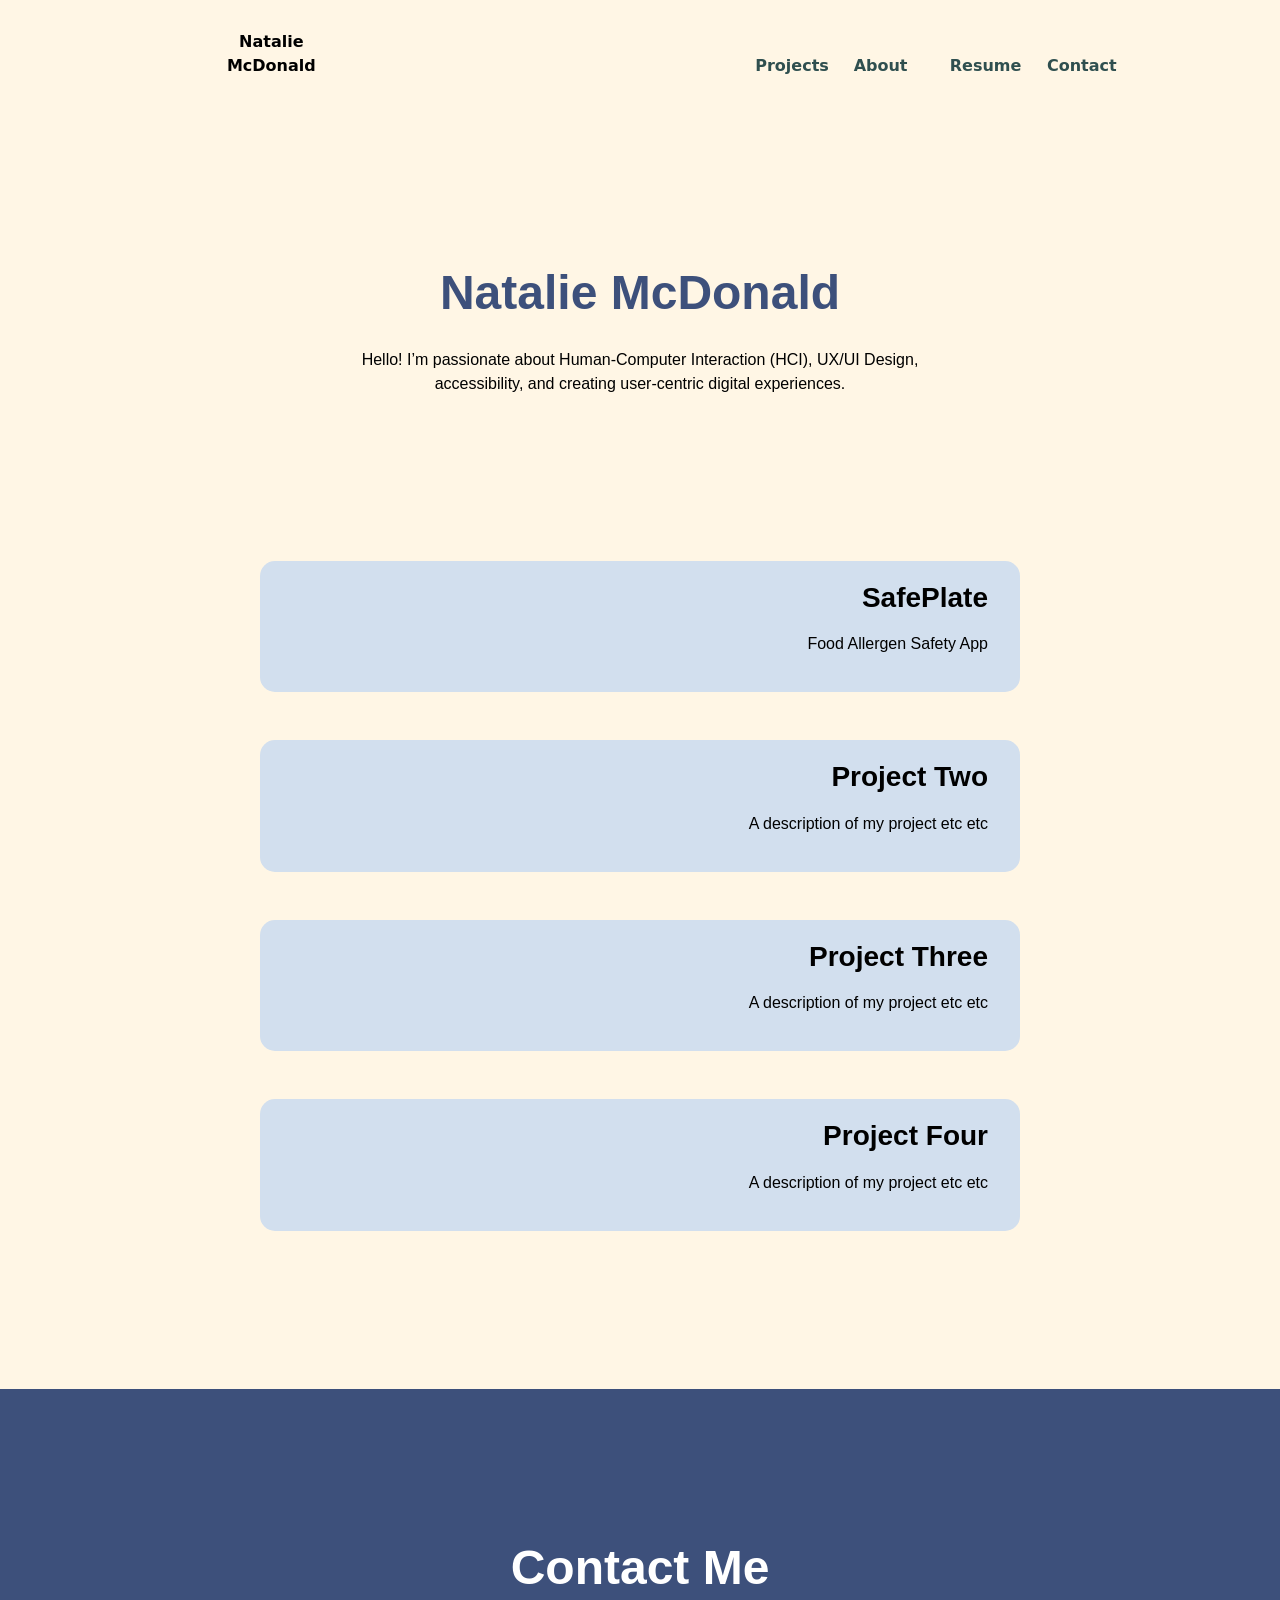
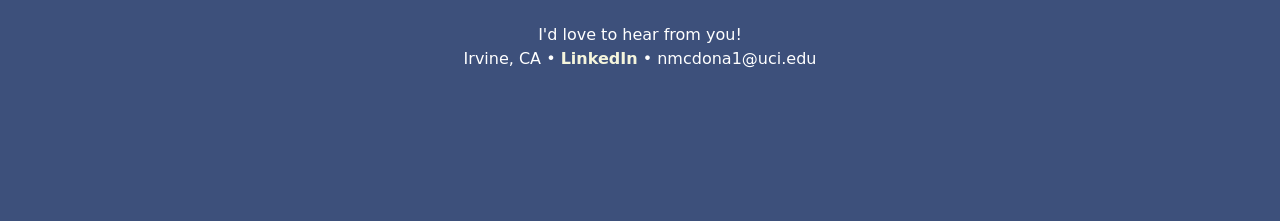
==== index.html @ 8934563f "Fixed contact me not taking up whole page" ====
<!doctype html>
<html lang="en">

<!--
WRITTEN BY: Natalie McDonald
EMAIL: nmcdona1@uci.edu
-->

<head>
  <meta charset="utf-8">
  <meta name="author" content="Natalie McDonald">
  <meta name="description" content="description of your page">
   <!-- you would link to an external stylesheet here! -->
   <!-- you would also link to Bootstrap here! -->
  <title>N.McDonald Portfolio</title>
  <link rel="stylesheet" href="bootstrap.min.css">
  <link rel="stylesheet" href="mainStyleSheet.css">
</head>

<!--
  The navigation bar at the top
  My name at the left, then at the right: Projects, About Me, Resume, Contact
-->

<!-- 
<div class="col-md-4 offset-md-2">
      <li class="col-md-1" style="float:right"><a href="#contact">Contact</a></li>
      <li class="col-md-1" style="float:right"><a href="#resume">Resume</a></li>
      <li class="col-md-1" style="float:right"><a href="#aboutMe">About</a></li>
      <li class="col-md-1" style="float:right"><a href="#projects" class="active">Projects</a></li>
    </div>
        <div class="col-md-2">example</div> emtpy two cols for spacing
        style="float:left"

        Accesbility under ABOUT page
-->

<div class="topNav container d-none d-sm-block">
  <ul>
    <!-- Name takes up 2 cols with a 2 col offset (cols 3 & 4) -->
    <li class="col-sm-2 offset-sm-1" id="topNavName"><strong>Natalie McDonald</strong></li>
    <!-- Pages take up 4 cols with a 2 col offset (cols 7-10) -->
    <li class="col-sm-1 offset-sm-4"><a href="index.html" class="active">Projects</a></li>
    <li class="col-sm-1"><a href="#aboutMe">About</a></li>
    <li class="col-sm-1"><a href="resume.html">Resume</a></li>
    <li class="col-sm-1"><a href="#contact-section">Contact</a></li>
  </ul>
</div>

<!-- 
  LANDING PAGE
  The main landing page section
  Includes the title and small description
-->
<div class = "row justify-content-center">
  <div class="mainTitle container d-none d-sm-block">
    <h1 class="nameH1 col-sm-8 offset-sm-2"><strong>Natalie McDonald</strong></h1>
    <p class = "nameDes col-sm-6 offset-sm-3">Hello! I’m passionate about Human-Computer Interaction (HCI), UX/UI Design, accessibility, 
      and creating user-centric digital experiences.
    </p>
  </div>
</div>


<body>
  <!-- PROJECTS CONTAINER -->
  <div class="container d-none d-sm-block">

    <!-- PROJECT ONE-->
    <div class="row justify-content-center mb-2">
      <div class="project col-md-8" id="projectOne">
        <h3 class="projectTitle"><strong>SafePlate</strong></h3>
        <p class="projectDes">
          Food Allergen Safety App
        </p>
        <!-- <img src="placeholderIMG.jpeg" alt=""> -->
      </div>
    </div>
    

    <!-- PROJECT TWO-->
    <div class="row justify-content-center mb-2"> 
      <div class="project col-md-8" id="projectTwo">
        <h3 class="projectTitle"><strong>Project Two</strong></h3>
        <p class="projectDes">
          A description of my project etc etc
        </p>
      </div>
    </div>
    

    <!-- PROJECT THREE-->
    <div class="row justify-content-center mb-2">
      <div class="project col-md-8" id="projectThree">
        <h3 class="projectTitle"><strong>Project Three</strong></h3>
        <p class="projectDes">
          A description of my project etc etc
        </p>
      </div>
    </div>

    <!-- PROJECT FOUR-->
    <div class="row justify-content-center mb-2">
      <div class="project col-md-8" id="projectFour">
        <h3 class="projectTitle"><strong>Project Four</strong></h3>
        <p class="projectDes">
          A description of my project etc etc
        </p>
      </div>
    </div>

  </div>

    <!-- CONTACT SECTION-->
  <div class="contact-section container-fluid d-none d-sm-block col-sm-12">
    <div class="row justify-content-center">
      <h2 class="contactH2 col-sm-8"><strong>Contact Me</strong></h2>
      <p class="contactDes col-sm-6">I'd love to hear from you!<br>
          Irvine, CA • <a id="contact-li-link" href="https://www.linkedin.com/in/mcdonald-nat">LinkedIn</a> • nmcdona1@uci.edu
      </p>
    </div>
  </div>


</body>

</html>
---- mainStyleSheet.css ----
/* When projects are hovered over they change color and expand slightly*/

/* COLORS: 
- Light Blue #b4c0ceff - text black
- Powder Blue #A6C0DD - text black
- Vanilla Cream #F3EBCE - text black
- cream: #fff6e5
- Light tan #d8d1b4ff - text black
- Purple #483143ff - text white
- Dark Blue #25304bff - text white
*/

body {
    background-color: #fff6e5;
}

/* --------TOP NAVIGATION BAR-------- */

.topNav {
    margin-top: 10px;
    /* margin-right: 145px; */
    margin-bottom: 10px;
    /* margin-left: 145px; */
}

.topNav ul{
  list-style-type: none;
  overflow: hidden;
  padding: 5px;
}

.topNav ul li {
  display: inline-block;
  text-align: center;
  padding: 15px 18px;
  color:darkslategray;
  transition: font-size 0.5s ease;
}

#topNavName{
    color: black;
}

/* mouse over link */
.topNav ul li a:hover {
  color: black;
  font-size: 110%;
  transition: font-size 0.3s ease;
}

a {
  color: darkslategray; /* default link color */
  font-weight: bold;
  text-decoration: none; /* no underline */
}

/* a:link { color: darkslategray; }       unvisited link */
/* a:visited { color: darkslategray; }    visited link */        
a:active { color: black; }            /* link clicked */


/* --------MAIN TITLE-------- */

.mainTitle{
    text-align: center;
    font-family : 'Arial';
	color: black;
}

.nameH1{
    margin-block-start: 150px; /* margin top */
    margin-block-end: 26px; /* margin bottom */
    font-family : 'Arial';
	color: #3d507b; /*  3d507b 6d4a65 */
    font-size: 3em; /* 48 px */
}

.nameDes{
    margin-block-end: 150px; /* margin bottom */
}

/* --------PROJECTS-------- */

.project{
    margin-top: 15px;
    margin-bottom: 25px;
    border-radius: 15px;
    background-color: #D2DFEE;
    text-align: center;
	font-family : 'Arial';
	color: black;
}

.projectTitle{
    padding: 20px 20px 5px; /* top, right and left, bottom */
    text-align: right;
}

.projectDes{
    padding: 5px 20px 20px; /* top, right and left, bottom */
    text-align: right;
}

#projectFour{
    margin-bottom: 150px;
}

/* --------CONTACT-------- */

.contact-section{
    background-color: #3d507b;
    margin-left: 0px;
    margin-right:0px;
}

.contactH2{
    margin-block-start: 150px; /* margin top */
    margin-block-end: 26px; /* margin bottom */
    font-family : 'Arial';
	color: white; /*  3d507b 6d4a65 */
    font-size: 3em; /* 48 px */
    text-align: center;
}

.contactDes{
    margin-block-end: 150px; /* margin bottom */
    text-align: center;
    color: white;
}

#contact-li-link{
    color:beige;
}

/* mouse over link */
#contact-li-link a:hover {
  color: black; /* fff6e5 */
  font-size: 110%;
  transition: font-size 0.3s ease;
}
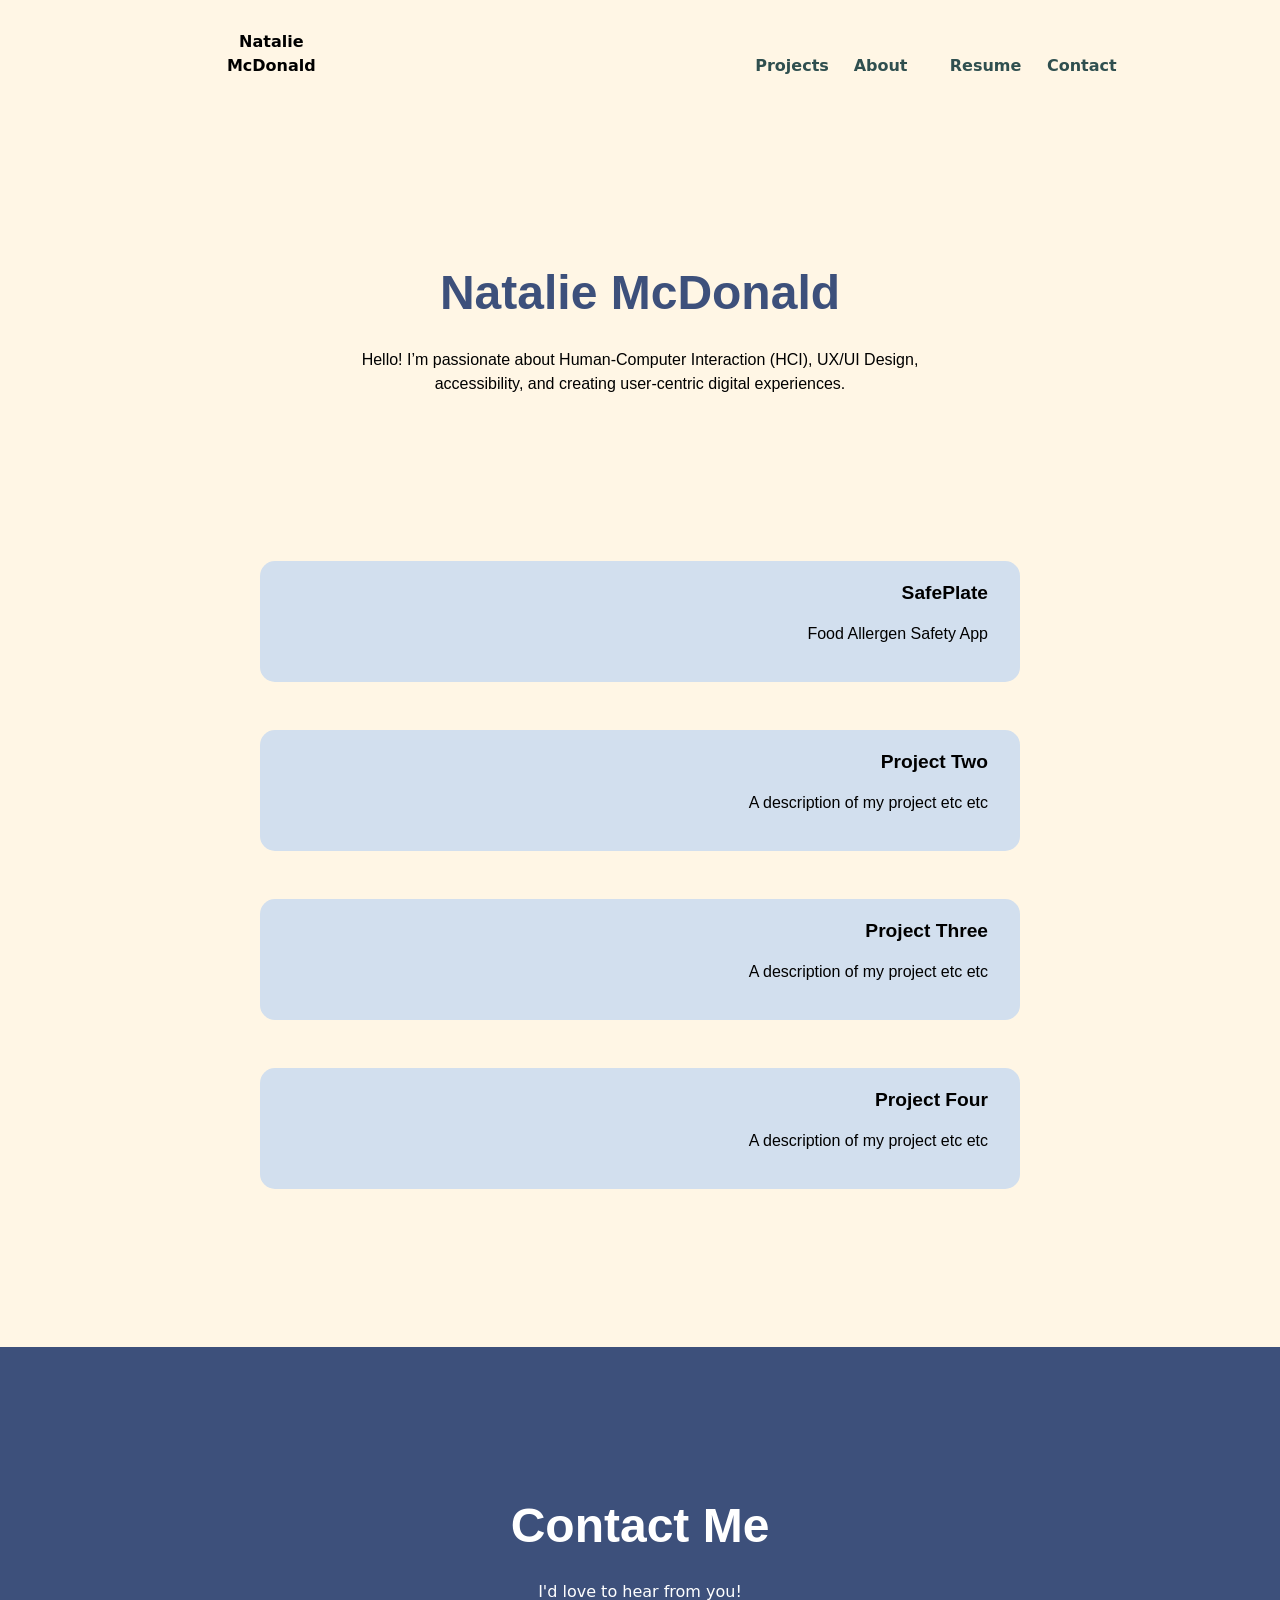
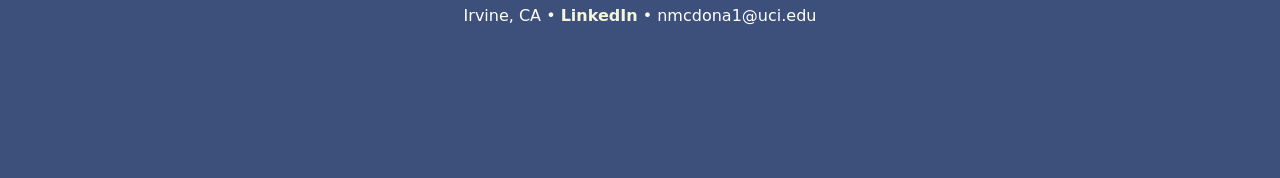
==== commit 167f0d10: "Fixing validation errors Updating HTML, CSS and accessibility errors" ====
--- a/index.html
+++ b/index.html
@@ -18,30 +18,16 @@
 </head>
 
 <!--
-  The navigation bar at the top
+  The NAVIGATION BAR at the top
   My name at the left, then at the right: Projects, About Me, Resume, Contact
 -->
-
-<!-- 
-<div class="col-md-4 offset-md-2">
-      <li class="col-md-1" style="float:right"><a href="#contact">Contact</a></li>
-      <li class="col-md-1" style="float:right"><a href="#resume">Resume</a></li>
-      <li class="col-md-1" style="float:right"><a href="#aboutMe">About</a></li>
-      <li class="col-md-1" style="float:right"><a href="#projects" class="active">Projects</a></li>
-    </div>
-        <div class="col-md-2">example</div> emtpy two cols for spacing
-        style="float:left"
-
-        Accesbility under ABOUT page
--->
-
 <div class="topNav container d-none d-sm-block">
   <ul>
     <!-- Name takes up 2 cols with a 2 col offset (cols 3 & 4) -->
     <li class="col-sm-2 offset-sm-1" id="topNavName"><strong>Natalie McDonald</strong></li>
     <!-- Pages take up 4 cols with a 2 col offset (cols 7-10) -->
     <li class="col-sm-1 offset-sm-4"><a href="index.html" class="active">Projects</a></li>
-    <li class="col-sm-1"><a href="#aboutMe">About</a></li>
+    <li class="col-sm-1"><a href="about.html">About</a></li>
     <li class="col-sm-1"><a href="resume.html">Resume</a></li>
     <li class="col-sm-1"><a href="#contact-section">Contact</a></li>
   </ul>
@@ -54,7 +40,7 @@
 -->
 <div class = "row justify-content-center">
   <div class="mainTitle container d-none d-sm-block">
-    <h1 class="nameH1 col-sm-8 offset-sm-2"><strong>Natalie McDonald</strong></h1>
+    <h1 class="nameH1 col-sm-8 offset-sm-2">Natalie McDonald</h1>
     <p class = "nameDes col-sm-6 offset-sm-3">Hello! I’m passionate about Human-Computer Interaction (HCI), UX/UI Design, accessibility, 
       and creating user-centric digital experiences.
     </p>
@@ -69,7 +55,7 @@
     <!-- PROJECT ONE-->
     <div class="row justify-content-center mb-2">
       <div class="project col-md-8" id="projectOne">
-        <h3 class="projectTitle"><strong>SafePlate</strong></h3>
+        <h2 class="projectTitle">SafePlate</h2>
         <p class="projectDes">
           Food Allergen Safety App
         </p>
@@ -81,7 +67,7 @@
     <!-- PROJECT TWO-->
     <div class="row justify-content-center mb-2"> 
       <div class="project col-md-8" id="projectTwo">
-        <h3 class="projectTitle"><strong>Project Two</strong></h3>
+        <h2 class="projectTitle">Project Two</h2>
         <p class="projectDes">
           A description of my project etc etc
         </p>
@@ -92,7 +78,7 @@
     <!-- PROJECT THREE-->
     <div class="row justify-content-center mb-2">
       <div class="project col-md-8" id="projectThree">
-        <h3 class="projectTitle"><strong>Project Three</strong></h3>
+        <h2 class="projectTitle">Project Three</h2>
         <p class="projectDes">
           A description of my project etc etc
         </p>
@@ -102,7 +88,7 @@
     <!-- PROJECT FOUR-->
     <div class="row justify-content-center mb-2">
       <div class="project col-md-8" id="projectFour">
-        <h3 class="projectTitle"><strong>Project Four</strong></h3>
+        <h2 class="projectTitle">Project Four</h2>
         <p class="projectDes">
           A description of my project etc etc
         </p>
@@ -112,11 +98,11 @@
   </div>
 
     <!-- CONTACT SECTION-->
-  <div class="contact-section container-fluid d-none d-sm-block col-sm-12">
+  <div class="contact-section container-fluid d-none d-sm-block col-sm-12" id ="contact-section">
     <div class="row justify-content-center">
-      <h2 class="contactH2 col-sm-8"><strong>Contact Me</strong></h2>
+      <h2 class="contactH2 col-sm-8">Contact Me</h2>
       <p class="contactDes col-sm-6">I'd love to hear from you!<br>
-          Irvine, CA • <a id="contact-li-link" href="https://www.linkedin.com/in/mcdonald-nat">LinkedIn</a> • nmcdona1@uci.edu
+          Irvine, CA • <a id="contact-li-link" href="https://www.linkedin.com/in/mcdonald-nat" rel="external">LinkedIn</a> • nmcdona1@uci.edu
       </p>
     </div>
   </div>
--- a/mainStyleSheet.css
+++ b/mainStyleSheet.css
@@ -37,6 +37,10 @@
   transition: font-size 0.5s ease;
 }
 
+.topNav ul li a{
+    transition: font-size 0.3s ease;
+}
+
 #topNavName{
     color: black;
 }
@@ -45,7 +49,6 @@
 .topNav ul li a:hover {
   color: black;
   font-size: 110%;
-  transition: font-size 0.3s ease;
 }
 
 a {
@@ -73,6 +76,7 @@
     font-family : 'Arial';
 	color: #3d507b; /*  3d507b 6d4a65 */
     font-size: 3em; /* 48 px */
+    font-weight: bold;
 }
 
 .nameDes{
@@ -89,11 +93,14 @@
     text-align: center;
 	font-family : 'Arial';
 	color: black;
+    transition: width 0.5s ease;
 }
 
 .projectTitle{
     padding: 20px 20px 5px; /* top, right and left, bottom */
     text-align: right;
+    font-size: larger; 
+    font-weight: bold;
 }
 
 .projectDes{
@@ -103,6 +110,11 @@
 
 #projectFour{
     margin-bottom: 150px;
+}
+
+.project:hover{
+    background-color: #B5CAE3;
+    width: 101%;
 }
 
 /* --------CONTACT-------- */
@@ -119,6 +131,7 @@
     font-family : 'Arial';
 	color: white; /*  3d507b 6d4a65 */
     font-size: 3em; /* 48 px */
+    font-weight: bold;
     text-align: center;
 }
 
@@ -130,11 +143,11 @@
 
 #contact-li-link{
     color:beige;
+    transition: font-size 0.3s ease;
 }
 
 /* mouse over link */
-#contact-li-link a:hover {
-  color: black; /* fff6e5 */
+#contact-li-link:hover {
+  color: #fff6e5; /* fff6e5 */
   font-size: 110%;
-  transition: font-size 0.3s ease;
 }
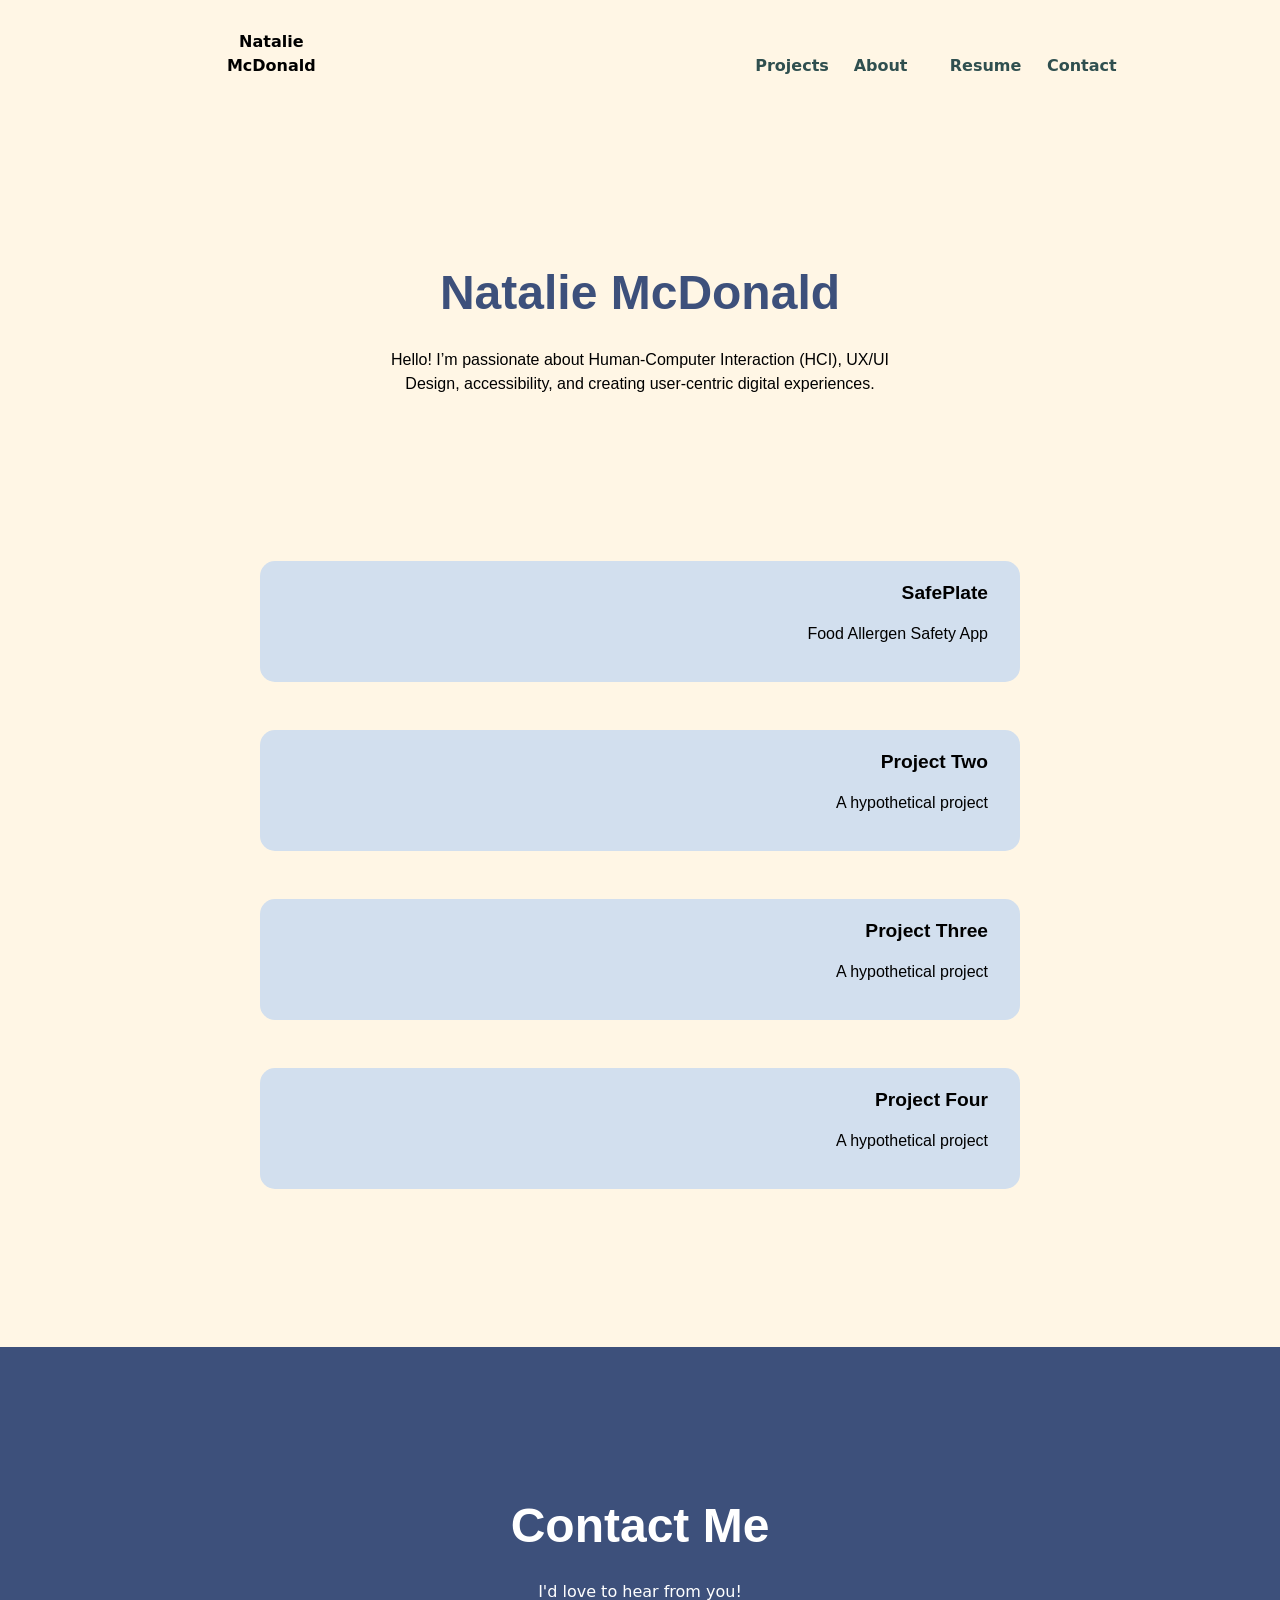
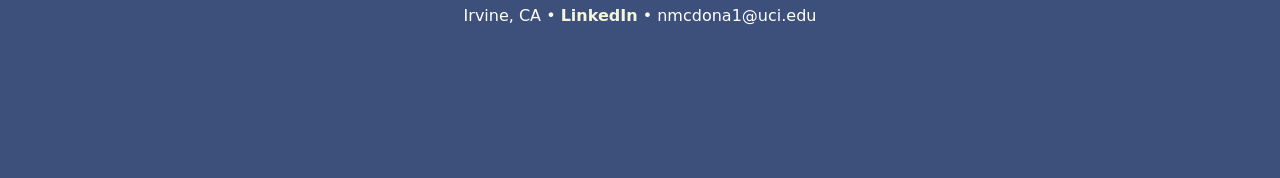
==== commit 270c9cc5: "Fixed extra spacing on sm screens" ====
--- a/index.html
+++ b/index.html
@@ -17,40 +17,46 @@
   <link rel="stylesheet" href="mainStyleSheet.css">
 </head>
 
-<!--
-  The NAVIGATION BAR at the top
-  My name at the left, then at the right: Projects, About Me, Resume, Contact
--->
-<div class="topNav container d-none d-sm-block">
-  <ul>
-    <!-- Name takes up 2 cols with a 2 col offset (cols 3 & 4) -->
-    <li class="col-sm-2 offset-sm-1" id="topNavName"><strong>Natalie McDonald</strong></li>
-    <!-- Pages take up 4 cols with a 2 col offset (cols 7-10) -->
-    <li class="col-sm-1 offset-sm-4"><a href="index.html" class="active">Projects</a></li>
-    <li class="col-sm-1"><a href="about.html">About</a></li>
-    <li class="col-sm-1"><a href="resume.html">Resume</a></li>
-    <li class="col-sm-1"><a href="#contact-section">Contact</a></li>
-  </ul>
-</div>
 
-<!-- 
-  LANDING PAGE
-  The main landing page section
-  Includes the title and small description
--->
-<div class = "row justify-content-center">
-  <div class="mainTitle container d-none d-sm-block">
-    <h1 class="nameH1 col-sm-8 offset-sm-2">Natalie McDonald</h1>
-    <p class = "nameDes col-sm-6 offset-sm-3">Hello! I’m passionate about Human-Computer Interaction (HCI), UX/UI Design, accessibility, 
-      and creating user-centric digital experiences.
-    </p>
-  </div>
-</div>
+<header>
+    <!--
+    The navigation bar at the top
+    My name at the left, then at the right: Projects, About Me, Resume, Contact
+    -->
+    <div class="topNav container d-block d-md-block">
+    <ul>
+        <!-- Name takes up 2 cols with a 2 col offset (cols 3 & 4) on a md screen -->
+         <!-- Don't show on XS or SM screen -->
+        <li class="col-md-2 offset-md-1" id="topNavName"><strong>Natalie McDonald</strong></li>
+        <!-- Pages take up 4 cols with a 2 col offset (cols 7-10) on a md screen -->
+        <li class="col-md-1 offset-md-4 col-2 offset-2"><a href="index.html" class="active">Projects</a></li>
+        <li class="col-md-1 col-2"><a href="about.html">About</a></li>
+        <li class="col-md-1 col-2"><a href="resume.html">Resume</a></li>
+        <li class="col-md-1 col-2"><a href="index.html#contact-section">Contact</a></li>
+    </ul>
+    </div>
+</header>
 
 
 <body>
+  <!-- 
+    LANDING PAGE
+    The main landing page section
+    Includes the title and small description
+  -->
+  <div class = "justify-content-center">
+    <div class="mainTitle container d-block d-sm-block">
+      <div class = "row">
+        <h1 class="nameH1 col-sm-8 offset-sm-2">Natalie McDonald</h1>
+        <p class = "nameDes col-sm-6 offset-sm-3">Hello! I’m passionate about Human-Computer Interaction (HCI), UX/UI Design, accessibility, 
+          and creating user-centric digital experiences.
+        </p>
+      </div>
+    </div>
+  </div>
+
   <!-- PROJECTS CONTAINER -->
-  <div class="container d-none d-sm-block">
+  <div class="container d-block d-sm-block">
 
     <!-- PROJECT ONE-->
     <div class="row justify-content-center mb-2">
@@ -69,7 +75,7 @@
       <div class="project col-md-8" id="projectTwo">
         <h2 class="projectTitle">Project Two</h2>
         <p class="projectDes">
-          A description of my project etc etc
+          A hypothetical project
         </p>
       </div>
     </div>
@@ -80,7 +86,7 @@
       <div class="project col-md-8" id="projectThree">
         <h2 class="projectTitle">Project Three</h2>
         <p class="projectDes">
-          A description of my project etc etc
+          A hypothetical project
         </p>
       </div>
     </div>
@@ -90,7 +96,7 @@
       <div class="project col-md-8" id="projectFour">
         <h2 class="projectTitle">Project Four</h2>
         <p class="projectDes">
-          A description of my project etc etc
+          A hypothetical project
         </p>
       </div>
     </div>
@@ -98,7 +104,7 @@
   </div>
 
     <!-- CONTACT SECTION-->
-  <div class="contact-section container-fluid d-none d-sm-block col-sm-12" id ="contact-section">
+  <div class="contact-section container-fluid d-block d-sm-block col-sm-12" id ="contact-section">
     <div class="row justify-content-center">
       <h2 class="contactH2 col-sm-8">Contact Me</h2>
       <p class="contactDes col-sm-6">I'd love to hear from you!<br>
--- a/mainStyleSheet.css
+++ b/mainStyleSheet.css
@@ -43,6 +43,13 @@
 
 #topNavName{
     color: black;
+}
+
+/* Don't display on small and xs devices (landscape phones, 576px and up) */
+@media (max-width: 767.98px) {
+    #topNavName{
+        display: none;
+    }
 }
 
 /* mouse over link */
@@ -94,6 +101,7 @@
 	font-family : 'Arial';
 	color: black;
     transition: width 0.5s ease;
+    justify-content: center;
 }
 
 .projectTitle{
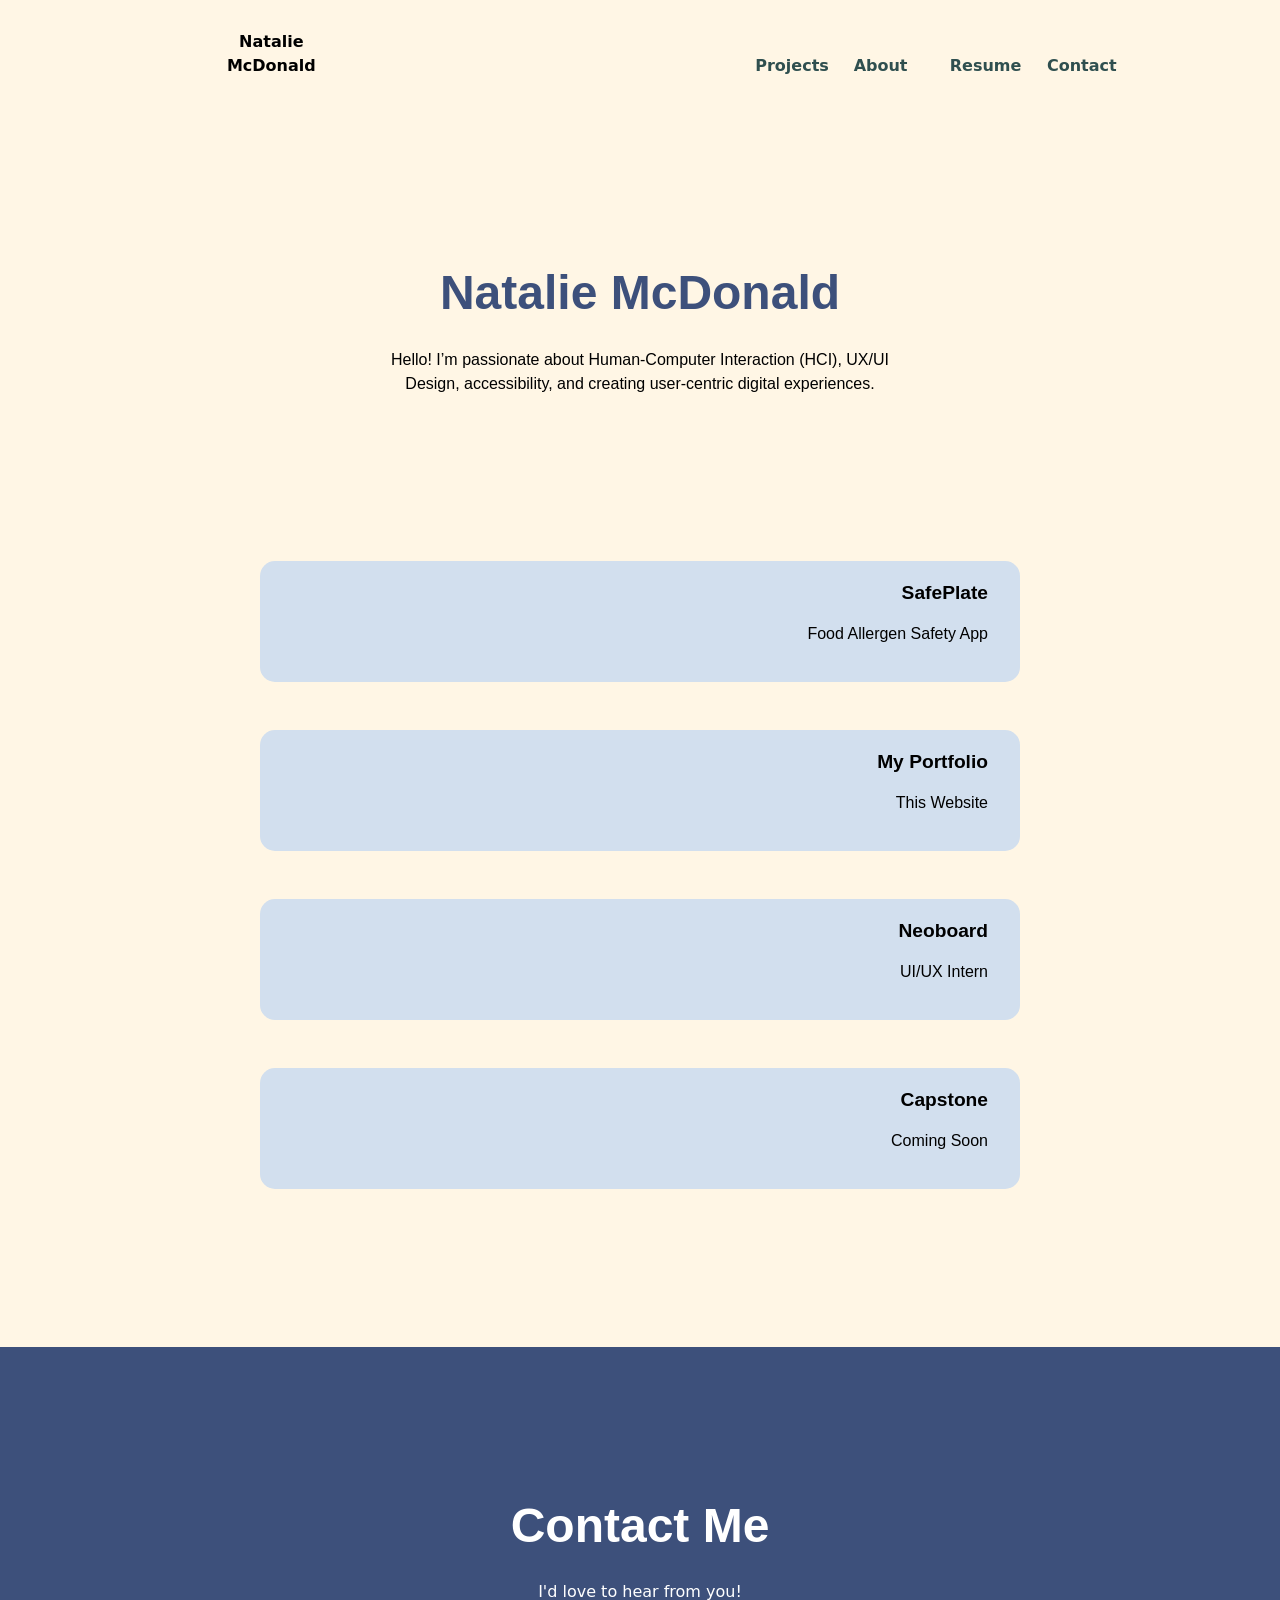
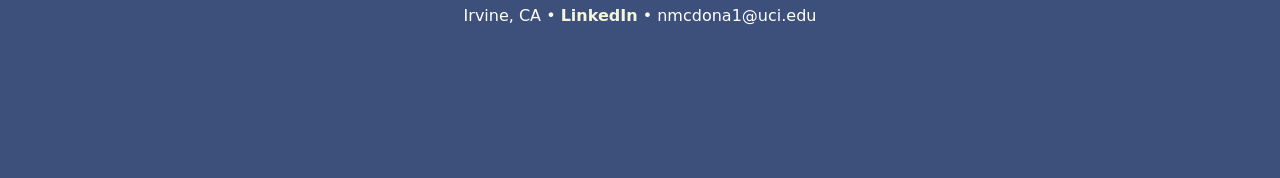
==== commit 517d437a: "Fixed small re-sizing errors on small screens" ====
--- a/index.html
+++ b/index.html
@@ -9,9 +9,8 @@
 <head>
   <meta charset="utf-8">
   <meta name="author" content="Natalie McDonald">
-  <meta name="description" content="description of your page">
-   <!-- you would link to an external stylesheet here! -->
-   <!-- you would also link to Bootstrap here! -->
+  <meta name="description" content="Projects by Natalie McDonald">
+  <meta name="viewport" content="width=device-width, initial-scale=1.0">
   <title>N.McDonald Portfolio</title>
   <link rel="stylesheet" href="bootstrap.min.css">
   <link rel="stylesheet" href="mainStyleSheet.css">
@@ -19,22 +18,21 @@
 
 
 <header>
-    <!--
+  <!--
     The navigation bar at the top
     My name at the left, then at the right: Projects, About Me, Resume, Contact
-    -->
-    <div class="topNav container d-block d-md-block">
+  -->
+  <div class="topNav container d-block d-sm-block">
     <ul>
-        <!-- Name takes up 2 cols with a 2 col offset (cols 3 & 4) on a md screen -->
-         <!-- Don't show on XS or SM screen -->
-        <li class="col-md-2 offset-md-1" id="topNavName"><strong>Natalie McDonald</strong></li>
-        <!-- Pages take up 4 cols with a 2 col offset (cols 7-10) on a md screen -->
-        <li class="col-md-1 offset-md-4 col-2 offset-2"><a href="index.html" class="active">Projects</a></li>
-        <li class="col-md-1 col-2"><a href="about.html">About</a></li>
-        <li class="col-md-1 col-2"><a href="resume.html">Resume</a></li>
-        <li class="col-md-1 col-2"><a href="index.html#contact-section">Contact</a></li>
+      <!-- Name takes up 2 cols with a 2 col offset (cols 3 & 4) -->
+      <li class="col-md-2 offset-md-1" id="topNavName"><strong>Natalie McDonald</strong></li>
+      <!-- Pages take up 4 cols with a 2 col offset (cols 7-10) -->
+      <li class="col-md-1 offset-md-4"><a href="index.html" class="active">Projects</a></li>
+      <li class="col-md-1"><a href="about.html">About</a></li>
+      <li class="col-md-1"><a href="resume.html">Resume</a></li>
+      <li class="col-md-1"><a href="index.html#contact-section">Contact</a></li>
     </ul>
-    </div>
+  </div>
 </header>
 
 
@@ -60,7 +58,7 @@
 
     <!-- PROJECT ONE-->
     <div class="row justify-content-center mb-2">
-      <div class="project col-md-8" id="projectOne">
+      <div class="project col-md-8 col-10" id="projectOne">
         <h2 class="projectTitle">SafePlate</h2>
         <p class="projectDes">
           Food Allergen Safety App
@@ -72,10 +70,10 @@
 
     <!-- PROJECT TWO-->
     <div class="row justify-content-center mb-2"> 
-      <div class="project col-md-8" id="projectTwo">
-        <h2 class="projectTitle">Project Two</h2>
+      <div class="project col-md-8 col-10" id="projectTwo">
+        <h2 class="projectTitle">My Portfolio</h2>
         <p class="projectDes">
-          A hypothetical project
+          This Website
         </p>
       </div>
     </div>
@@ -83,20 +81,20 @@
 
     <!-- PROJECT THREE-->
     <div class="row justify-content-center mb-2">
-      <div class="project col-md-8" id="projectThree">
-        <h2 class="projectTitle">Project Three</h2>
+      <div class="project col-md-8 col-10" id="projectThree">
+        <h2 class="projectTitle">Neoboard</h2>
         <p class="projectDes">
-          A hypothetical project
+          UI/UX Intern
         </p>
       </div>
     </div>
 
     <!-- PROJECT FOUR-->
     <div class="row justify-content-center mb-2">
-      <div class="project col-md-8" id="projectFour">
-        <h2 class="projectTitle">Project Four</h2>
+      <div class="project col-md-8 col-10" id="projectFour">
+        <h2 class="projectTitle">Capstone</h2>
         <p class="projectDes">
-          A hypothetical project
+          Coming Soon
         </p>
       </div>
     </div>
